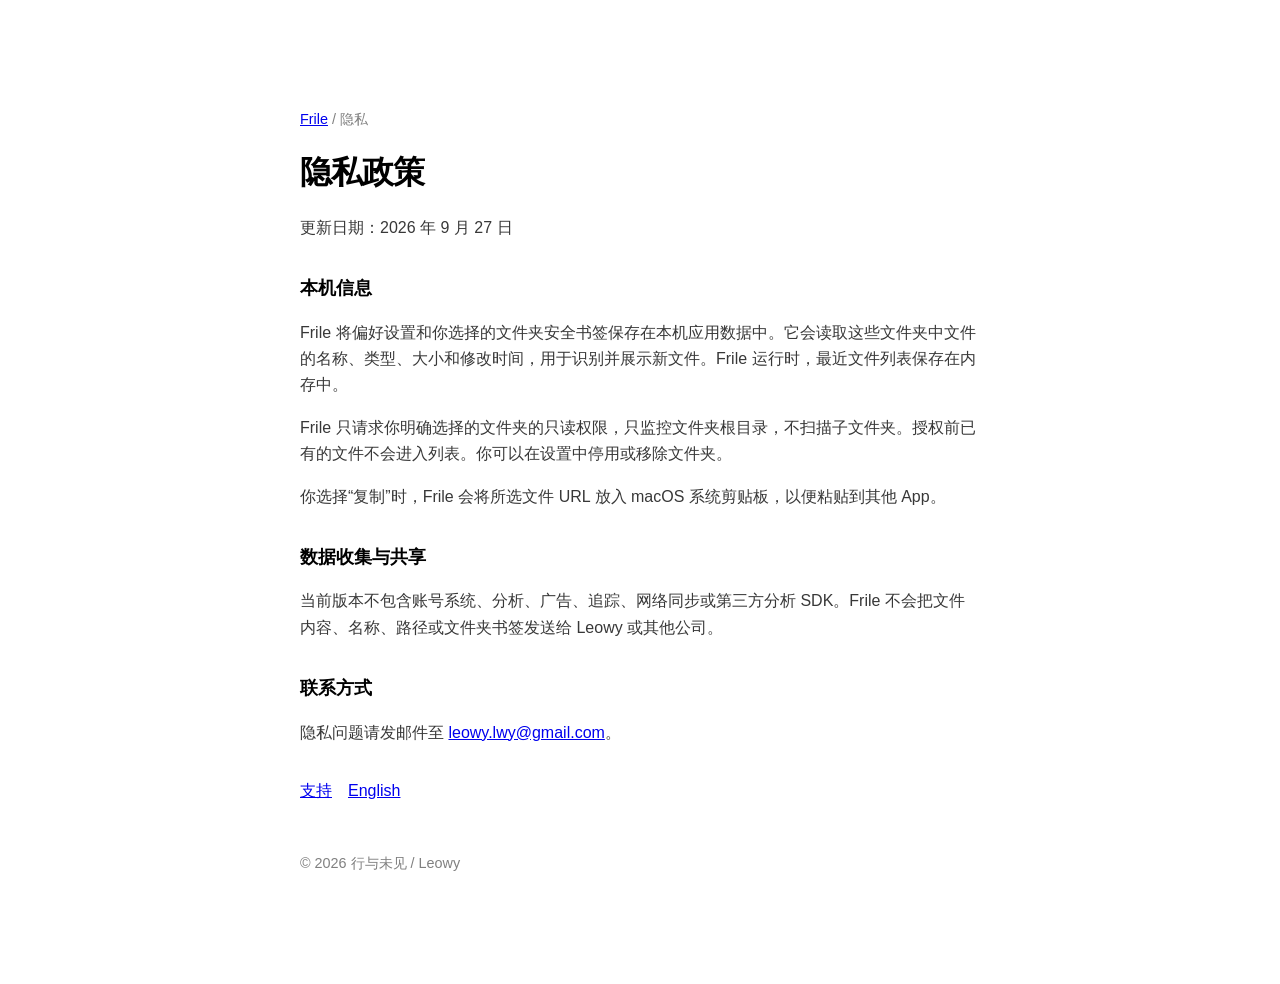
==== zh/privacy/index.html @ ce42bb94 "Publish Frile privacy and support site" ====
<!doctype html>
<html lang="zh-Hans"><head><meta charset="utf-8"><meta name="viewport" content="width=device-width, initial-scale=1"><title>隐私政策 — Frile</title><link rel="stylesheet" href="/assets/site.css"></head>
<body><main><p class="eyebrow"><a href="/zh/">Frile</a> / 隐私</p><h1>隐私政策</h1><p>更新日期：2026 年 9 月 27 日</p>
<h2>本机信息</h2><p>Frile 将偏好设置和你选择的文件夹安全书签保存在本机应用数据中。它会读取这些文件夹中文件的名称、类型、大小和修改时间，用于识别并展示新文件。Frile 运行时，最近文件列表保存在内存中。</p><p>Frile 只请求你明确选择的文件夹的只读权限，只监控文件夹根目录，不扫描子文件夹。授权前已有的文件不会进入列表。你可以在设置中停用或移除文件夹。</p><p>你选择“复制”时，Frile 会将所选文件 URL 放入 macOS 系统剪贴板，以便粘贴到其他 App。</p>
<h2>数据收集与共享</h2><p>当前版本不包含账号系统、分析、广告、追踪、网络同步或第三方分析 SDK。Frile 不会把文件内容、名称、路径或文件夹书签发送给 Leowy 或其他公司。</p>
<h2>联系方式</h2><p>隐私问题请发邮件至 <a href="mailto:leowy.lwy@gmail.com">leowy.lwy@gmail.com</a>。</p><nav><a href="/zh/support/">支持</a><a href="/privacy/">English</a></nav><footer>© 2026 行与未见 / Leowy</footer></main></body></html>
---- assets/site.css ----
:root { color-scheme: light dark; font: 16px/1.65 -apple-system, BlinkMacSystemFont, "Segoe UI", sans-serif; }
* { box-sizing: border-box; }
body { margin: 0; color: CanvasText; background: Canvas; }
main { width: min(680px, calc(100% - 40px)); margin: 12vh auto; }
h1 { font-size: 2rem; letter-spacing: -.03em; margin: 0 0 .35rem; }
h2 { margin: 2rem 0 .35rem; font-size: 1.15rem; }
p, li { color: color-mix(in srgb, CanvasText 78%, Canvas); }
a { color: LinkText; }
nav { display: flex; gap: 1rem; margin-top: 2rem; }
.eyebrow { color: GrayText; font-size: .9rem; }
footer { margin-top: 3rem; color: GrayText; font-size: .9rem; }
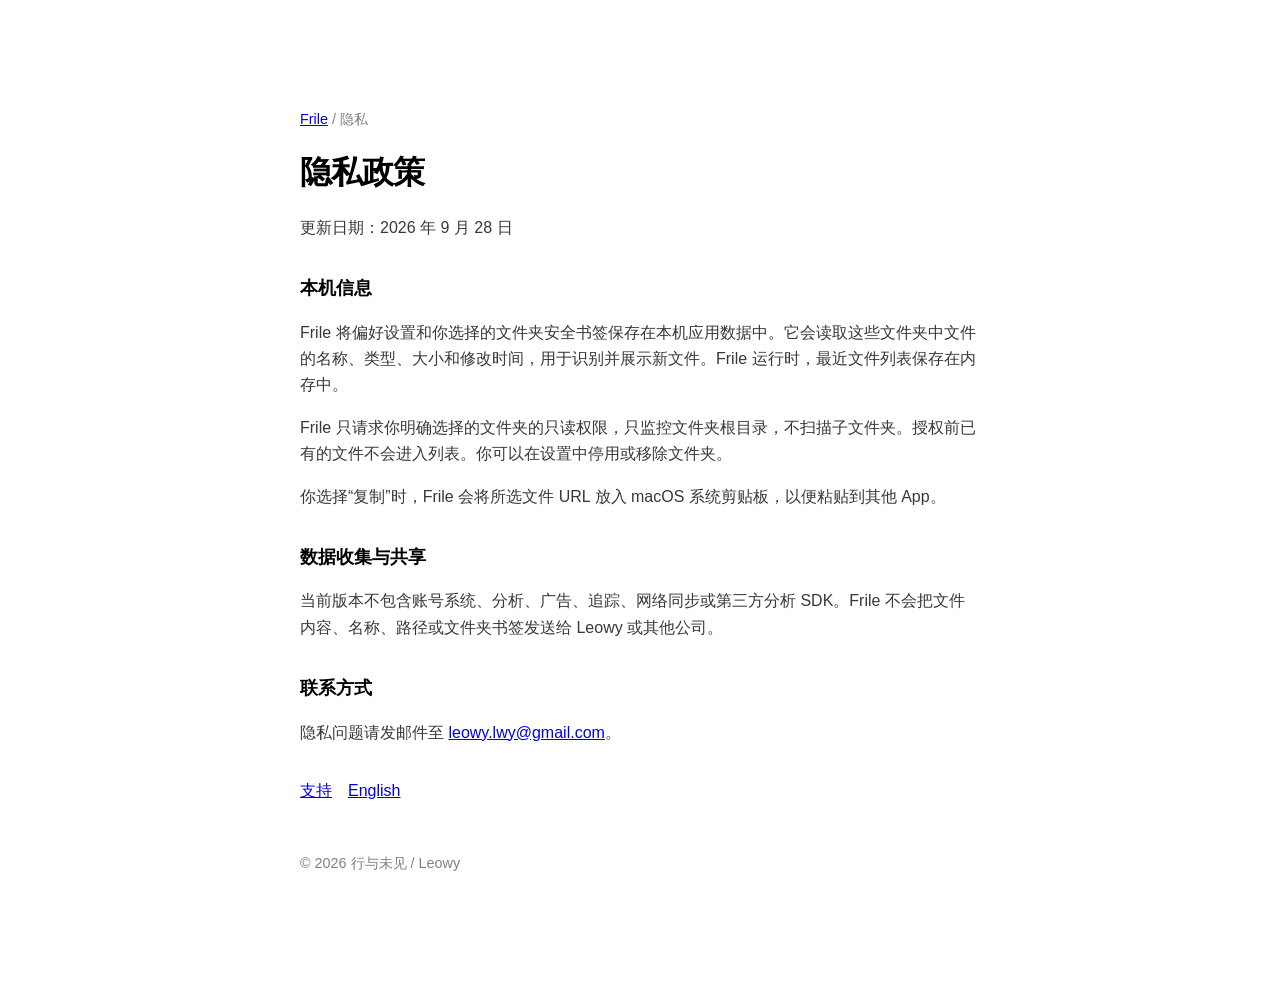
==== commit e63059ae: "Refresh privacy policy publication date and security headers" ====
--- a/zh/privacy/index.html
+++ b/zh/privacy/index.html
@@ -1,6 +1,6 @@
 <!doctype html>
 <html lang="zh-Hans"><head><meta charset="utf-8"><meta name="viewport" content="width=device-width, initial-scale=1"><title>隐私政策 — Frile</title><link rel="stylesheet" href="/assets/site.css"></head>
-<body><main><p class="eyebrow"><a href="/zh/">Frile</a> / 隐私</p><h1>隐私政策</h1><p>更新日期：2026 年 9 月 27 日</p>
+<body><main><p class="eyebrow"><a href="/zh/">Frile</a> / 隐私</p><h1>隐私政策</h1><p>更新日期：2026 年 9 月 28 日</p>
 <h2>本机信息</h2><p>Frile 将偏好设置和你选择的文件夹安全书签保存在本机应用数据中。它会读取这些文件夹中文件的名称、类型、大小和修改时间，用于识别并展示新文件。Frile 运行时，最近文件列表保存在内存中。</p><p>Frile 只请求你明确选择的文件夹的只读权限，只监控文件夹根目录，不扫描子文件夹。授权前已有的文件不会进入列表。你可以在设置中停用或移除文件夹。</p><p>你选择“复制”时，Frile 会将所选文件 URL 放入 macOS 系统剪贴板，以便粘贴到其他 App。</p>
 <h2>数据收集与共享</h2><p>当前版本不包含账号系统、分析、广告、追踪、网络同步或第三方分析 SDK。Frile 不会把文件内容、名称、路径或文件夹书签发送给 Leowy 或其他公司。</p>
 <h2>联系方式</h2><p>隐私问题请发邮件至 <a href="mailto:leowy.lwy@gmail.com">leowy.lwy@gmail.com</a>。</p><nav><a href="/zh/support/">支持</a><a href="/privacy/">English</a></nav><footer>© 2026 行与未见 / Leowy</footer></main></body></html>
